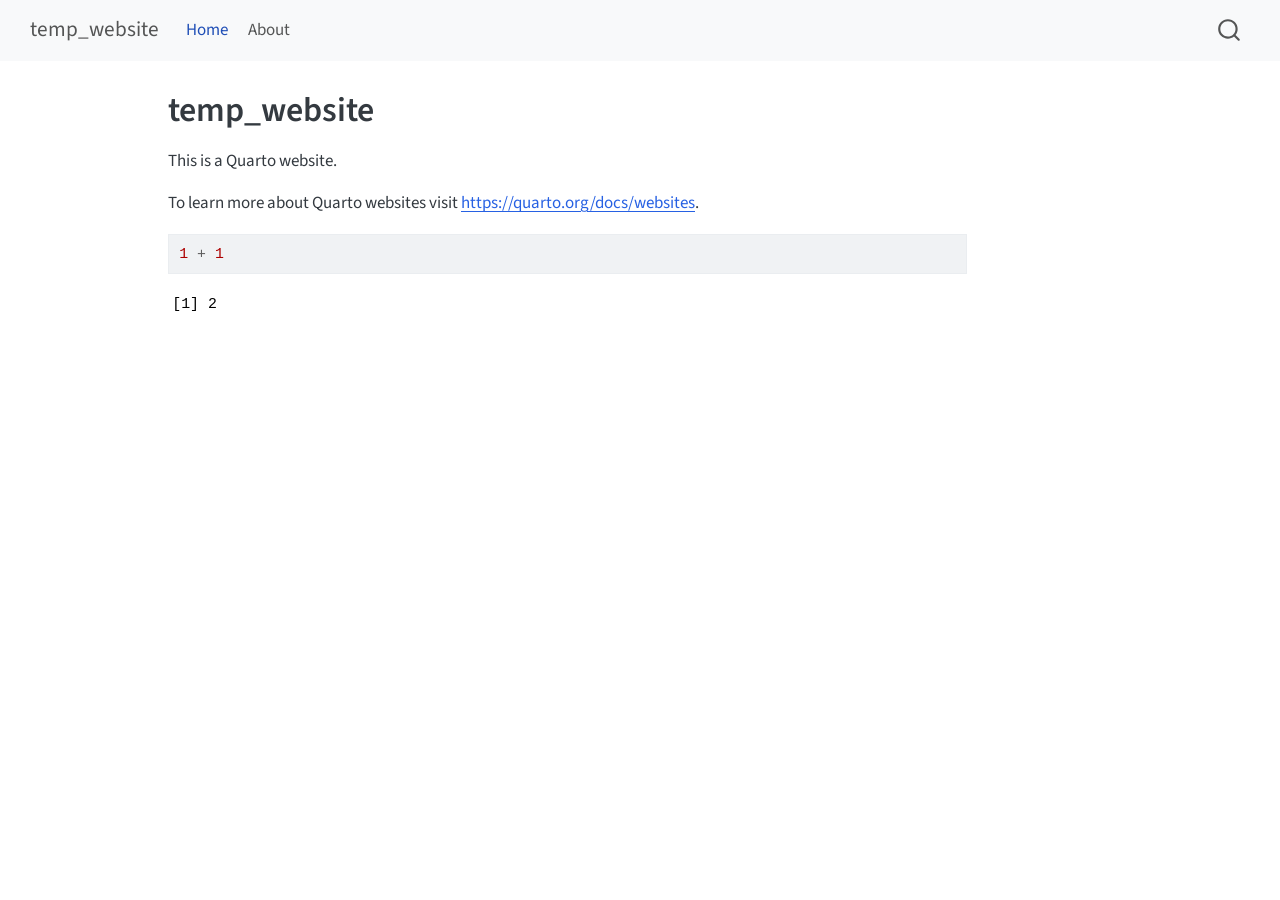
==== docs/index.html @ 3800edce "Temp_website" ====
<!DOCTYPE html>
<html xmlns="http://www.w3.org/1999/xhtml" lang="en" xml:lang="en"><head>

<meta charset="utf-8">
<meta name="generator" content="quarto-1.9.37">

<meta name="viewport" content="width=device-width, initial-scale=1.0, user-scalable=yes">


<title>temp_website</title>
<style>
/* Default styles provided by pandoc.
** See https://pandoc.org/MANUAL.html#variables-for-html for config info.
*/
code{white-space: pre-wrap;}
span.smallcaps{font-variant: small-caps;}
div.columns{display: flex; gap: min(4vw, 1.5em);}
div.column{flex: auto; overflow-x: auto;}
div.hanging-indent{margin-left: 1.5em; text-indent: -1.5em;}
ul.task-list{list-style: none;}
ul.task-list li input[type="checkbox"] {
  width: 0.8em;
  margin: 0 0.8em 0.2em -1em; /* quarto-specific, see https://github.com/quarto-dev/quarto-cli/issues/4556 */ 
  vertical-align: middle;
}
/* CSS for syntax highlighting */
html { -webkit-text-size-adjust: 100%; }
pre > code.sourceCode { white-space: pre; position: relative; }
pre > code.sourceCode > span { display: inline-block; line-height: 1.25; }
pre > code.sourceCode > span:empty { height: 1.2em; }
.sourceCode { overflow: visible; }
code.sourceCode > span { color: inherit; text-decoration: inherit; }
div.sourceCode { margin: 1em 0; }
pre.sourceCode { margin: 0; }
@media screen {
div.sourceCode { overflow: auto; }
}
@media print {
pre > code.sourceCode { white-space: pre-wrap; }
pre > code.sourceCode > span { text-indent: -5em; padding-left: 5em; }
}
pre.numberSource code
  { counter-reset: source-line 0; }
pre.numberSource code > span
  { position: relative; left: -4em; counter-increment: source-line; }
pre.numberSource code > span > a:first-child::before
  { content: counter(source-line);
    position: relative; left: -1em; text-align: right; vertical-align: baseline;
    border: none; display: inline-block;
    -webkit-touch-callout: none; -webkit-user-select: none;
    -khtml-user-select: none; -moz-user-select: none;
    -ms-user-select: none; user-select: none;
    padding: 0 4px; width: 4em;
  }
pre.numberSource { margin-left: 3em;  padding-left: 4px; }
div.sourceCode
  {   }
@media screen {
pre > code.sourceCode > span > a:first-child::before { text-decoration: underline; }
}
</style>


<script src="site_libs/quarto-nav/quarto-nav.js"></script>
<script src="site_libs/quarto-nav/headroom.min.js"></script>
<script src="site_libs/clipboard/clipboard.min.js"></script>
<script src="site_libs/quarto-search/autocomplete.umd.js"></script>
<script src="site_libs/quarto-search/fuse.min.js"></script>
<script src="site_libs/quarto-search/quarto-search.js"></script>
<meta name="quarto:offset" content="./">
<script src="site_libs/quarto-html/quarto.js" type="module"></script>
<script src="site_libs/quarto-html/tabsets/tabsets.js" type="module"></script>
<script src="site_libs/quarto-html/popper.min.js"></script>
<script src="site_libs/quarto-html/tippy.umd.min.js"></script>
<script src="site_libs/quarto-html/anchor.min.js"></script>
<link href="site_libs/quarto-html/tippy.css" rel="stylesheet">
<link href="site_libs/quarto-html/quarto-syntax-highlighting-7f8f88aac4f3542376d5c11b86a4c14d.css" rel="stylesheet" id="quarto-text-highlighting-styles">
<script src="site_libs/bootstrap/bootstrap.min.js"></script>
<link href="site_libs/bootstrap/bootstrap-icons.css" rel="stylesheet">
<link href="site_libs/bootstrap/bootstrap-a0f9fd0d421825b736dc1bbcbcba2219.min.css" rel="stylesheet" append-hash="true" id="quarto-bootstrap" data-mode="light">
<script id="quarto-search-options" type="application/json">{
  "location": "navbar",
  "copy-button": false,
  "collapse-after": 3,
  "panel-placement": "end",
  "type": "overlay",
  "limit": 50,
  "keyboard-shortcut": [
    "f",
    "/",
    "s"
  ],
  "show-item-context": false,
  "language": {
    "search-no-results-text": "No results",
    "search-matching-documents-text": "matching documents",
    "search-copy-link-title": "Copy link to search",
    "search-hide-matches-text": "Hide additional matches",
    "search-more-match-text": "more match in this document",
    "search-more-matches-text": "more matches in this document",
    "search-clear-button-title": "Clear",
    "search-text-placeholder": "",
    "search-detached-cancel-button-title": "Cancel",
    "search-submit-button-title": "Submit",
    "search-label": "Search"
  }
}</script>


<link rel="stylesheet" href="styles.css">
</head>

<body class="nav-fixed quarto-light">

<div id="quarto-search-results"></div>
  <header id="quarto-header" class="headroom fixed-top">
    <nav class="navbar navbar-expand-lg " data-bs-theme="dark">
      <div class="navbar-container container-fluid">
      <div class="navbar-brand-container mx-auto">
    <a class="navbar-brand" href="./index.html">
    <span class="navbar-title">temp_website</span>
    </a>
  </div>
            <div id="quarto-search" class="" title="Search"></div>
          <button class="navbar-toggler" type="button" data-bs-toggle="collapse" data-bs-target="#navbarCollapse" aria-controls="navbarCollapse" role="menu" aria-expanded="false" aria-label="Toggle navigation" onclick="if (window.quartoToggleHeadroom) { window.quartoToggleHeadroom(); }">
  <span class="navbar-toggler-icon"></span>
</button>
          <div class="collapse navbar-collapse" id="navbarCollapse">
            <ul class="navbar-nav navbar-nav-scroll me-auto">
  <li class="nav-item">
    <a class="nav-link active" href="./index.html" aria-current="page"> 
<span class="menu-text">Home</span></a>
  </li>  
  <li class="nav-item">
    <a class="nav-link" href="./about.html"> 
<span class="menu-text">About</span></a>
  </li>  
</ul>
          </div> <!-- /navcollapse -->
            <div class="quarto-navbar-tools">
</div>
      </div> <!-- /container-fluid -->
    </nav>
</header>
<!-- content -->
<div id="quarto-content" class="quarto-container page-columns page-rows-contents page-layout-article page-navbar">
<!-- sidebar -->
<!-- margin-sidebar -->
    <div id="quarto-margin-sidebar" class="sidebar margin-sidebar zindex-bottom">
        
    </div>
<!-- main -->
<main class="content" id="quarto-document-content">

<header id="title-block-header" class="quarto-title-block default">
<div class="quarto-title">
<h1 class="title">temp_website</h1>
</div>



<div class="quarto-title-meta">

    
  
    
  </div>
  


</header>


<p>This is a Quarto website.</p>
<p>To learn more about Quarto websites visit <a href="https://quarto.org/docs/websites" class="uri">https://quarto.org/docs/websites</a>.</p>
<div class="cell">
<div class="code-copy-outer-scaffold"><div class="sourceCode cell-code" id="cb1"><pre class="sourceCode r code-with-copy"><code class="sourceCode r"><span id="cb1-1"><a href="#cb1-1" aria-hidden="true" tabindex="-1"></a><span class="dv">1</span> <span class="sc">+</span> <span class="dv">1</span></span></code></pre></div><button title="Copy to Clipboard" class="code-copy-button"><i class="bi"></i></button></div>
<div class="cell-output cell-output-stdout">
<pre><code>[1] 2</code></pre>
</div>
</div>



</main> <!-- /main -->
<script id="quarto-html-after-body" type="application/javascript">
  window.document.addEventListener("DOMContentLoaded", function (event) {
    const icon = "";
    const anchorJS = new window.AnchorJS();
    anchorJS.options = {
      placement: 'right',
      icon: icon
    };
    anchorJS.add('.anchored');
    const isCodeAnnotation = (el) => {
      for (const clz of el.classList) {
        if (clz.startsWith('code-annotation-')) {                     
          return true;
        }
      }
      return false;
    }
    const onCopySuccess = function(e) {
      // button target
      const button = e.trigger;
      // don't keep focus
      button.blur();
      // flash "checked"
      button.classList.add('code-copy-button-checked');
      var currentTitle = button.getAttribute("title");
      button.setAttribute("title", "Copied!");
      let tooltip;
      if (window.bootstrap) {
        button.setAttribute("data-bs-toggle", "tooltip");
        button.setAttribute("data-bs-placement", "left");
        button.setAttribute("data-bs-title", "Copied!");
        tooltip = new bootstrap.Tooltip(button, 
          { trigger: "manual", 
            customClass: "code-copy-button-tooltip",
            offset: [0, -8]});
        tooltip.show();    
      }
      setTimeout(function() {
        if (tooltip) {
          tooltip.hide();
          button.removeAttribute("data-bs-title");
          button.removeAttribute("data-bs-toggle");
          button.removeAttribute("data-bs-placement");
        }
        button.setAttribute("title", currentTitle);
        button.classList.remove('code-copy-button-checked');
      }, 1000);
      // clear code selection
      e.clearSelection();
    }
    const getTextToCopy = function(trigger) {
      const outerScaffold = trigger.parentElement.cloneNode(true);
      const codeEl = outerScaffold.querySelector('code');
      for (const childEl of codeEl.children) {
        if (isCodeAnnotation(childEl)) {
          childEl.remove();
        }
      }
      return codeEl.innerText;
    }
    const clipboard = new window.ClipboardJS('.code-copy-button:not([data-in-quarto-modal])', {
      text: getTextToCopy
    });
    clipboard.on('success', onCopySuccess);
    if (window.document.getElementById('quarto-embedded-source-code-modal')) {
      const clipboardModal = new window.ClipboardJS('.code-copy-button[data-in-quarto-modal]', {
        text: getTextToCopy,
        container: window.document.getElementById('quarto-embedded-source-code-modal')
      });
      clipboardModal.on('success', onCopySuccess);
    }
      var localhostRegex = new RegExp(/^(?:http|https):\/\/localhost\:?[0-9]*\//);
      var mailtoRegex = new RegExp(/^mailto:/);
        var filterRegex = new RegExp('/' + window.location.host + '/');
      var isInternal = (href) => {
          return filterRegex.test(href) || localhostRegex.test(href) || mailtoRegex.test(href);
      }
      // Inspect non-navigation links and adorn them if external
     var links = window.document.querySelectorAll('a[href]:not(.nav-link):not(.navbar-brand):not(.toc-action):not(.sidebar-link):not(.sidebar-item-toggle):not(.pagination-link):not(.no-external):not([aria-hidden]):not(.dropdown-item):not(.quarto-navigation-tool):not(.about-link)');
      for (var i=0; i<links.length; i++) {
        const link = links[i];
        if (!isInternal(link.href)) {
          // undo the damage that might have been done by quarto-nav.js in the case of
          // links that we want to consider external
          if (link.dataset.originalHref !== undefined) {
            link.href = link.dataset.originalHref;
          }
        }
      }
    function tippyHover(el, contentFn, onTriggerFn, onUntriggerFn) {
      const config = {
        allowHTML: true,
        maxWidth: 500,
        delay: 100,
        arrow: false,
        appendTo: function(el) {
            return el.parentElement;
        },
        interactive: true,
        interactiveBorder: 10,
        theme: 'quarto',
        placement: 'bottom-start',
      };
      if (contentFn) {
        config.content = contentFn;
      }
      if (onTriggerFn) {
        config.onTrigger = onTriggerFn;
      }
      if (onUntriggerFn) {
        config.onUntrigger = onUntriggerFn;
      }
      window.tippy(el, config); 
    }
    const noterefs = window.document.querySelectorAll('a[role="doc-noteref"]');
    for (var i=0; i<noterefs.length; i++) {
      const ref = noterefs[i];
      tippyHover(ref, function() {
        // use id or data attribute instead here
        let href = ref.getAttribute('data-footnote-href') || ref.getAttribute('href');
        try { href = new URL(href).hash; } catch {}
        const id = href.replace(/^#\/?/, "");
        const note = window.document.getElementById(id);
        if (note) {
          return note.innerHTML;
        } else {
          return "";
        }
      });
    }
    const xrefs = window.document.querySelectorAll('a.quarto-xref');
    const processXRef = (id, note) => {
      // Strip column container classes
      const stripColumnClz = (el) => {
        el.classList.remove("page-full", "page-columns");
        if (el.children) {
          for (const child of el.children) {
            stripColumnClz(child);
          }
        }
      }
      stripColumnClz(note)
      if (id === null || id.startsWith('sec-')) {
        // Special case sections, only their first couple elements
        const container = document.createElement("div");
        if (note.children && note.children.length > 2) {
          container.appendChild(note.children[0].cloneNode(true));
          for (let i = 1; i < note.children.length; i++) {
            const child = note.children[i];
            if (child.tagName === "P" && child.innerText === "") {
              continue;
            } else {
              container.appendChild(child.cloneNode(true));
              break;
            }
          }
          if (window.Quarto?.typesetMath) {
            window.Quarto.typesetMath(container);
          }
          return container.innerHTML
        } else {
          if (window.Quarto?.typesetMath) {
            window.Quarto.typesetMath(note);
          }
          return note.innerHTML;
        }
      } else {
        // Remove any anchor links if they are present
        const anchorLink = note.querySelector('a.anchorjs-link');
        if (anchorLink) {
          anchorLink.remove();
        }
        if (window.Quarto?.typesetMath) {
          window.Quarto.typesetMath(note);
        }
        if (note.classList.contains("callout")) {
          return note.outerHTML;
        } else {
          return note.innerHTML;
        }
      }
    }
    for (var i=0; i<xrefs.length; i++) {
      const xref = xrefs[i];
      tippyHover(xref, undefined, function(instance) {
        instance.disable();
        let url = xref.getAttribute('href');
        let hash = undefined; 
        if (url.startsWith('#')) {
          hash = url;
        } else {
          try { hash = new URL(url).hash; } catch {}
        }
        if (hash) {
          const id = hash.replace(/^#\/?/, "");
          const note = window.document.getElementById(id);
          if (note !== null) {
            try {
              const html = processXRef(id, note.cloneNode(true));
              instance.setContent(html);
            } finally {
              instance.enable();
              instance.show();
            }
          } else {
            // See if we can fetch this
            fetch(url.split('#')[0])
            .then(res => res.text())
            .then(html => {
              const parser = new DOMParser();
              const htmlDoc = parser.parseFromString(html, "text/html");
              const note = htmlDoc.getElementById(id);
              if (note !== null) {
                const html = processXRef(id, note);
                instance.setContent(html);
              } 
            }).finally(() => {
              instance.enable();
              instance.show();
            });
          }
        } else {
          // See if we can fetch a full url (with no hash to target)
          // This is a special case and we should probably do some content thinning / targeting
          fetch(url)
          .then(res => res.text())
          .then(html => {
            const parser = new DOMParser();
            const htmlDoc = parser.parseFromString(html, "text/html");
            const note = htmlDoc.querySelector('main.content');
            if (note !== null) {
              // This should only happen for chapter cross references
              // (since there is no id in the URL)
              // remove the first header
              if (note.children.length > 0 && note.children[0].tagName === "HEADER") {
                note.children[0].remove();
              }
              const html = processXRef(null, note);
              instance.setContent(html);
            } 
          }).finally(() => {
            instance.enable();
            instance.show();
          });
        }
      }, function(instance) {
      });
    }
        let selectedAnnoteEl;
        const selectorForAnnotation = ( cell, annotation) => {
          let cellAttr = 'data-code-cell="' + cell + '"';
          let lineAttr = 'data-code-annotation="' +  annotation + '"';
          const selector = 'span[' + cellAttr + '][' + lineAttr + ']';
          return selector;
        }
        const selectCodeLines = (annoteEl) => {
          const doc = window.document;
          const targetCell = annoteEl.getAttribute("data-target-cell");
          const targetAnnotation = annoteEl.getAttribute("data-target-annotation");
          const annoteSpan = window.document.querySelector(selectorForAnnotation(targetCell, targetAnnotation));
          const lines = annoteSpan.getAttribute("data-code-lines").split(",");
          const lineIds = lines.map((line) => {
            return targetCell + "-" + line;
          })
          let top = null;
          let height = null;
          let parent = null;
          if (lineIds.length > 0) {
              //compute the position of the single el (top and bottom and make a div)
              const el = window.document.getElementById(lineIds[0]);
              top = el.offsetTop;
              height = el.offsetHeight;
              parent = el.parentElement.parentElement;
            if (lineIds.length > 1) {
              const lastEl = window.document.getElementById(lineIds[lineIds.length - 1]);
              const bottom = lastEl.offsetTop + lastEl.offsetHeight;
              height = bottom - top;
            }
            if (top !== null && height !== null && parent !== null) {
              // cook up a div (if necessary) and position it 
              let div = window.document.getElementById("code-annotation-line-highlight");
              if (div === null) {
                div = window.document.createElement("div");
                div.setAttribute("id", "code-annotation-line-highlight");
                div.style.position = 'absolute';
                parent.appendChild(div);
              }
              div.style.top = top - 2 + "px";
              div.style.height = height + 4 + "px";
              div.style.left = 0;
              let gutterDiv = window.document.getElementById("code-annotation-line-highlight-gutter");
              if (gutterDiv === null) {
                gutterDiv = window.document.createElement("div");
                gutterDiv.setAttribute("id", "code-annotation-line-highlight-gutter");
                gutterDiv.style.position = 'absolute';
                const codeCell = window.document.getElementById(targetCell);
                const gutter = codeCell.querySelector('.code-annotation-gutter');
                gutter.appendChild(gutterDiv);
              }
              gutterDiv.style.top = top - 2 + "px";
              gutterDiv.style.height = height + 4 + "px";
            }
            selectedAnnoteEl = annoteEl;
          }
        };
        const unselectCodeLines = () => {
          const elementsIds = ["code-annotation-line-highlight", "code-annotation-line-highlight-gutter"];
          elementsIds.forEach((elId) => {
            const div = window.document.getElementById(elId);
            if (div) {
              div.remove();
            }
          });
          selectedAnnoteEl = undefined;
        };
          // Handle positioning of the toggle
      window.addEventListener(
        "resize",
        throttle(() => {
          elRect = undefined;
          if (selectedAnnoteEl) {
            selectCodeLines(selectedAnnoteEl);
          }
        }, 10)
      );
      function throttle(fn, ms) {
      let throttle = false;
      let timer;
        return (...args) => {
          if(!throttle) { // first call gets through
              fn.apply(this, args);
              throttle = true;
          } else { // all the others get throttled
              if(timer) clearTimeout(timer); // cancel #2
              timer = setTimeout(() => {
                fn.apply(this, args);
                timer = throttle = false;
              }, ms);
          }
        };
      }
        // Attach click handler to the DT
        const annoteDls = window.document.querySelectorAll('dt[data-target-cell]');
        for (const annoteDlNode of annoteDls) {
          annoteDlNode.addEventListener('click', (event) => {
            const clickedEl = event.target;
            if (clickedEl !== selectedAnnoteEl) {
              unselectCodeLines();
              const activeEl = window.document.querySelector('dt[data-target-cell].code-annotation-active');
              if (activeEl) {
                activeEl.classList.remove('code-annotation-active');
              }
              selectCodeLines(clickedEl);
              clickedEl.classList.add('code-annotation-active');
            } else {
              // Unselect the line
              unselectCodeLines();
              clickedEl.classList.remove('code-annotation-active');
            }
          });
        }
    const findCites = (el) => {
      const parentEl = el.parentElement;
      if (parentEl) {
        const cites = parentEl.dataset.cites;
        if (cites) {
          return {
            el,
            cites: cites.split(' ')
          };
        } else {
          return findCites(el.parentElement)
        }
      } else {
        return undefined;
      }
    };
    var bibliorefs = window.document.querySelectorAll('a[role="doc-biblioref"]');
    for (var i=0; i<bibliorefs.length; i++) {
      const ref = bibliorefs[i];
      const citeInfo = findCites(ref);
      if (citeInfo) {
        tippyHover(citeInfo.el, function() {
          var popup = window.document.createElement('div');
          citeInfo.cites.forEach(function(cite) {
            var citeDiv = window.document.createElement('div');
            citeDiv.classList.add('hanging-indent');
            citeDiv.classList.add('csl-entry');
            var biblioDiv = window.document.getElementById('ref-' + cite);
            if (biblioDiv) {
              citeDiv.innerHTML = biblioDiv.innerHTML;
            }
            popup.appendChild(citeDiv);
          });
          return popup.innerHTML;
        });
      }
    }
  });
  </script>
</div> <!-- /content -->




</body></html>
---- docs/site_libs/quarto-html/tippy.css ----
.tippy-box[data-animation=fade][data-state=hidden]{opacity:0}[data-tippy-root]{max-width:calc(100vw - 10px)}.tippy-box{position:relative;background-color:#333;color:#fff;border-radius:4px;font-size:14px;line-height:1.4;white-space:normal;outline:0;transition-property:transform,visibility,opacity}.tippy-box[data-placement^=top]>.tippy-arrow{bottom:0}.tippy-box[data-placement^=top]>.tippy-arrow:before{bottom:-7px;left:0;border-width:8px 8px 0;border-top-color:initial;transform-origin:center top}.tippy-box[data-placement^=bottom]>.tippy-arrow{top:0}.tippy-box[data-placement^=bottom]>.tippy-arrow:before{top:-7px;left:0;border-width:0 8px 8px;border-bottom-color:initial;transform-origin:center bottom}.tippy-box[data-placement^=left]>.tippy-arrow{right:0}.tippy-box[data-placement^=left]>.tippy-arrow:before{border-width:8px 0 8px 8px;border-left-color:initial;right:-7px;transform-origin:center left}.tippy-box[data-placement^=right]>.tippy-arrow{left:0}.tippy-box[data-placement^=right]>.tippy-arrow:before{left:-7px;border-width:8px 8px 8px 0;border-right-color:initial;transform-origin:center right}.tippy-box[data-inertia][data-state=visible]{transition-timing-function:cubic-bezier(.54,1.5,.38,1.11)}.tippy-arrow{width:16px;height:16px;color:#333}.tippy-arrow:before{content:"";position:absolute;border-color:transparent;border-style:solid}.tippy-content{position:relative;padding:5px 9px;z-index:1}
---- docs/site_libs/quarto-html/quarto-syntax-highlighting-7f8f88aac4f3542376d5c11b86a4c14d.css ----
/* quarto syntax highlight colors */
:root {
  --quarto-hl-ot-color: #003B4F;
  --quarto-hl-at-color: #657422;
  --quarto-hl-ss-color: #20794D;
  --quarto-hl-an-color: #5E5E5E;
  --quarto-hl-fu-color: #4758AB;
  --quarto-hl-st-color: #20794D;
  --quarto-hl-cf-color: #003B4F;
  --quarto-hl-op-color: #5E5E5E;
  --quarto-hl-er-color: #AD0000;
  --quarto-hl-bn-color: #AD0000;
  --quarto-hl-al-color: #AD0000;
  --quarto-hl-va-color: #111111;
  --quarto-hl-bu-color: inherit;
  --quarto-hl-ex-color: inherit;
  --quarto-hl-pp-color: #AD0000;
  --quarto-hl-in-color: #5E5E5E;
  --quarto-hl-vs-color: #20794D;
  --quarto-hl-wa-color: #5E5E5E;
  --quarto-hl-do-color: #5E5E5E;
  --quarto-hl-im-color: #00769E;
  --quarto-hl-ch-color: #20794D;
  --quarto-hl-dt-color: #AD0000;
  --quarto-hl-fl-color: #AD0000;
  --quarto-hl-co-color: #5E5E5E;
  --quarto-hl-cv-color: #5E5E5E;
  --quarto-hl-cn-color: #8f5902;
  --quarto-hl-sc-color: #5E5E5E;
  --quarto-hl-dv-color: #AD0000;
  --quarto-hl-kw-color: #003B4F;
}

/* other quarto variables */
:root {
  --quarto-font-monospace: SFMono-Regular, Menlo, Monaco, Consolas, "Liberation Mono", "Courier New", monospace;
}

/* syntax highlight based on Pandoc's rules */
pre > code.sourceCode > span {
  color: #003B4F;
}

code.sourceCode > span {
  color: #003B4F;
}

div.sourceCode,
div.sourceCode pre.sourceCode {
  color: #003B4F;
}

/* Normal */
code span {
  color: #003B4F;
}

/* Alert */
code span.al {
  color: #AD0000;
  font-style: inherit;
}

/* Annotation */
code span.an {
  color: #5E5E5E;
  font-style: inherit;
}

/* Attribute */
code span.at {
  color: #657422;
  font-style: inherit;
}

/* BaseN */
code span.bn {
  color: #AD0000;
  font-style: inherit;
}

/* BuiltIn */
code span.bu {
  font-style: inherit;
}

/* ControlFlow */
code span.cf {
  color: #003B4F;
  font-weight: bold;
  font-style: inherit;
}

/* Char */
code span.ch {
  color: #20794D;
  font-style: inherit;
}

/* Constant */
code span.cn {
  color: #8f5902;
  font-style: inherit;
}

/* Comment */
code span.co {
  color: #5E5E5E;
  font-style: inherit;
}

/* CommentVar */
code span.cv {
  color: #5E5E5E;
  font-style: italic;
}

/* Documentation */
code span.do {
  color: #5E5E5E;
  font-style: italic;
}

/* DataType */
code span.dt {
  color: #AD0000;
  font-style: inherit;
}

/* DecVal */
code span.dv {
  color: #AD0000;
  font-style: inherit;
}

/* Error */
code span.er {
  color: #AD0000;
  font-style: inherit;
}

/* Extension */
code span.ex {
  font-style: inherit;
}

/* Float */
code span.fl {
  color: #AD0000;
  font-style: inherit;
}

/* Function */
code span.fu {
  color: #4758AB;
  font-style: inherit;
}

/* Import */
code span.im {
  color: #00769E;
  font-style: inherit;
}

/* Information */
code span.in {
  color: #5E5E5E;
  font-style: inherit;
}

/* Keyword */
code span.kw {
  color: #003B4F;
  font-weight: bold;
  font-style: inherit;
}

/* Operator */
code span.op {
  color: #5E5E5E;
  font-style: inherit;
}

/* Other */
code span.ot {
  color: #003B4F;
  font-style: inherit;
}

/* Preprocessor */
code span.pp {
  color: #AD0000;
  font-style: inherit;
}

/* SpecialChar */
code span.sc {
  color: #5E5E5E;
  font-style: inherit;
}

/* SpecialString */
code span.ss {
  color: #20794D;
  font-style: inherit;
}

/* String */
code span.st {
  color: #20794D;
  font-style: inherit;
}

/* Variable */
code span.va {
  color: #111111;
  font-style: inherit;
}

/* VerbatimString */
code span.vs {
  color: #20794D;
  font-style: inherit;
}

/* Warning */
code span.wa {
  color: #5E5E5E;
  font-style: italic;
}

.prevent-inlining {
  content: "</";
}

/*# sourceMappingURL=789ad8cd35626ba772517505b42a116e.css.map */
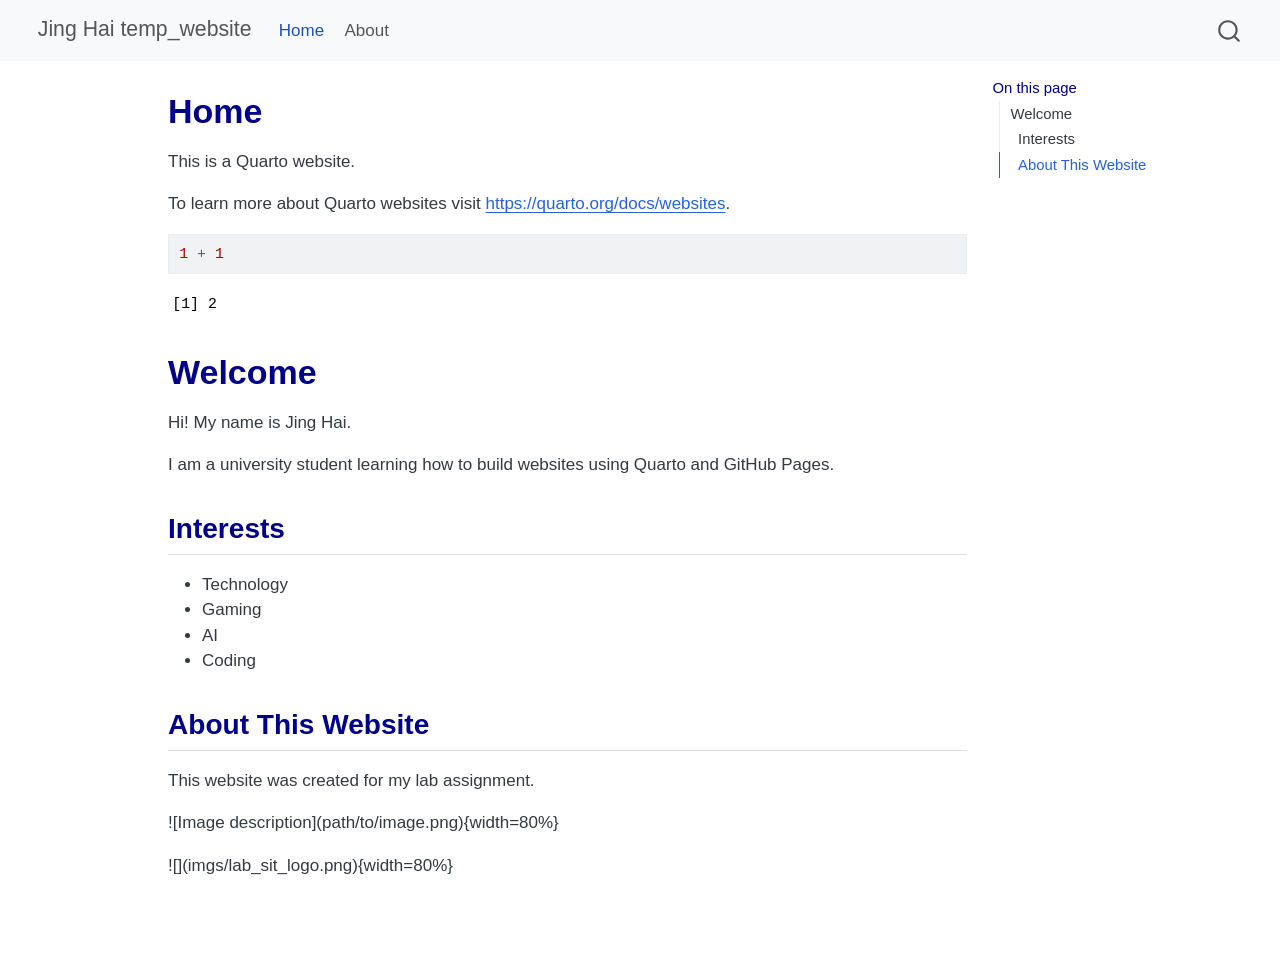
==== commit bc630530: "Beautify website" ====
--- a/docs/index.html
+++ b/docs/index.html
@@ -7,7 +7,7 @@
 <meta name="viewport" content="width=device-width, initial-scale=1.0, user-scalable=yes">
 
 
-<title>temp_website</title>
+<title>Home – Jing Hai temp_website</title>
 <style>
 /* Default styles provided by pandoc.
 ** See https://pandoc.org/MANUAL.html#variables-for-html for config info.
@@ -68,6 +68,7 @@
 <script src="site_libs/quarto-search/fuse.min.js"></script>
 <script src="site_libs/quarto-search/quarto-search.js"></script>
 <meta name="quarto:offset" content="./">
+<link href="./favicon.png" rel="icon" type="image/png">
 <script src="site_libs/quarto-html/quarto.js" type="module"></script>
 <script src="site_libs/quarto-html/tabsets/tabsets.js" type="module"></script>
 <script src="site_libs/quarto-html/popper.min.js"></script>
@@ -117,8 +118,12 @@
     <nav class="navbar navbar-expand-lg " data-bs-theme="dark">
       <div class="navbar-container container-fluid">
       <div class="navbar-brand-container mx-auto">
+    <a href="./index.html" class="navbar-brand navbar-brand-logo">
+    <img src="./logo.png" alt="" class="navbar-logo light-content">
+    <img src="./logo.png" alt="" class="navbar-logo dark-content">
+    </a>
     <a class="navbar-brand" href="./index.html">
-    <span class="navbar-title">temp_website</span>
+    <span class="navbar-title">Jing Hai temp_website</span>
     </a>
   </div>
             <div id="quarto-search" class="" title="Search"></div>
@@ -146,15 +151,25 @@
 <div id="quarto-content" class="quarto-container page-columns page-rows-contents page-layout-article page-navbar">
 <!-- sidebar -->
 <!-- margin-sidebar -->
-    <div id="quarto-margin-sidebar" class="sidebar margin-sidebar zindex-bottom">
-        
+    <div id="quarto-margin-sidebar" class="sidebar margin-sidebar">
+        <nav id="TOC" role="doc-toc" class="toc-active">
+    <h2 id="toc-title">On this page</h2>
+   
+  <ul>
+  <li><a href="#welcome" id="toc-welcome" class="nav-link active" data-scroll-target="#welcome">Welcome</a>
+  <ul class="collapse">
+  <li><a href="#interests" id="toc-interests" class="nav-link" data-scroll-target="#interests">Interests</a></li>
+  <li><a href="#about-this-website" id="toc-about-this-website" class="nav-link" data-scroll-target="#about-this-website">About This Website</a></li>
+  </ul></li>
+  </ul>
+</nav>
     </div>
 <!-- main -->
 <main class="content" id="quarto-document-content">
 
 <header id="title-block-header" class="quarto-title-block default">
 <div class="quarto-title">
-<h1 class="title">temp_website</h1>
+<h1 class="title">Home</h1>
 </div>
 
 
@@ -179,8 +194,28 @@
 <pre><code>[1] 2</code></pre>
 </div>
 </div>
-
-
+<section id="welcome" class="level1">
+<h1>Welcome</h1>
+<p>Hi! My name is Jing Hai.</p>
+<p>I am a university student learning how to build websites using Quarto and GitHub Pages.</p>
+<section id="interests" class="level2">
+<h2 class="anchored" data-anchor-id="interests">Interests</h2>
+<ul>
+<li>Technology</li>
+<li>Gaming</li>
+<li>AI</li>
+<li>Coding</li>
+</ul>
+</section>
+<section id="about-this-website" class="level2">
+<h2 class="anchored" data-anchor-id="about-this-website">About This Website</h2>
+<p>This website was created for my lab assignment.</p>
+<p>![Image description](path/to/image.png){width=80%}</p>
+<p>![](imgs/lab_sit_logo.png){width=80%}</p>
+
+
+</section>
+</section>
 
 </main> <!-- /main -->
 <script id="quarto-html-after-body" type="application/javascript">
--- a/docs/styles.css
+++ b/docs/styles.css
@@ -0,0 +1,7 @@
+body {
+  font-family: Arial, sans-serif;
+}
+
+h1, h2, h3 {
+  color: darkblue;
+}
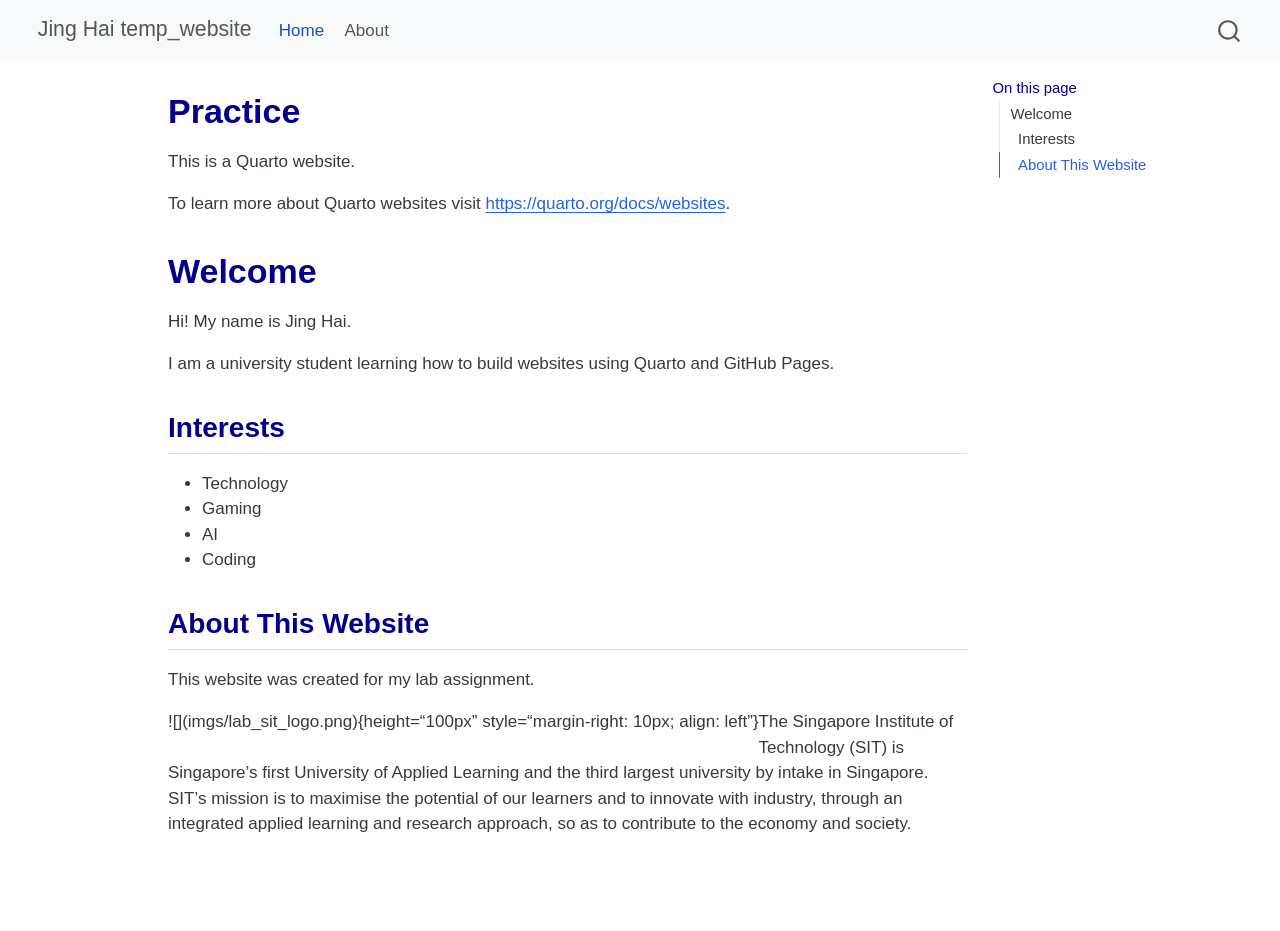
==== commit 6444e463: "Beautify" ====
--- a/docs/index.html
+++ b/docs/index.html
@@ -7,7 +7,7 @@
 <meta name="viewport" content="width=device-width, initial-scale=1.0, user-scalable=yes">
 
 
-<title>Home – Jing Hai temp_website</title>
+<title>Practice – Jing Hai temp_website</title>
 <style>
 /* Default styles provided by pandoc.
 ** See https://pandoc.org/MANUAL.html#variables-for-html for config info.
@@ -22,41 +22,6 @@
   width: 0.8em;
   margin: 0 0.8em 0.2em -1em; /* quarto-specific, see https://github.com/quarto-dev/quarto-cli/issues/4556 */ 
   vertical-align: middle;
-}
-/* CSS for syntax highlighting */
-html { -webkit-text-size-adjust: 100%; }
-pre > code.sourceCode { white-space: pre; position: relative; }
-pre > code.sourceCode > span { display: inline-block; line-height: 1.25; }
-pre > code.sourceCode > span:empty { height: 1.2em; }
-.sourceCode { overflow: visible; }
-code.sourceCode > span { color: inherit; text-decoration: inherit; }
-div.sourceCode { margin: 1em 0; }
-pre.sourceCode { margin: 0; }
-@media screen {
-div.sourceCode { overflow: auto; }
-}
-@media print {
-pre > code.sourceCode { white-space: pre-wrap; }
-pre > code.sourceCode > span { text-indent: -5em; padding-left: 5em; }
-}
-pre.numberSource code
-  { counter-reset: source-line 0; }
-pre.numberSource code > span
-  { position: relative; left: -4em; counter-increment: source-line; }
-pre.numberSource code > span > a:first-child::before
-  { content: counter(source-line);
-    position: relative; left: -1em; text-align: right; vertical-align: baseline;
-    border: none; display: inline-block;
-    -webkit-touch-callout: none; -webkit-user-select: none;
-    -khtml-user-select: none; -moz-user-select: none;
-    -ms-user-select: none; user-select: none;
-    padding: 0 4px; width: 4em;
-  }
-pre.numberSource { margin-left: 3em;  padding-left: 4px; }
-div.sourceCode
-  {   }
-@media screen {
-pre > code.sourceCode > span > a:first-child::before { text-decoration: underline; }
 }
 </style>
 
@@ -169,7 +134,7 @@
 
 <header id="title-block-header" class="quarto-title-block default">
 <div class="quarto-title">
-<h1 class="title">Home</h1>
+<h1 class="title">Practice</h1>
 </div>
 
 
@@ -188,12 +153,6 @@
 
 <p>This is a Quarto website.</p>
 <p>To learn more about Quarto websites visit <a href="https://quarto.org/docs/websites" class="uri">https://quarto.org/docs/websites</a>.</p>
-<div class="cell">
-<div class="code-copy-outer-scaffold"><div class="sourceCode cell-code" id="cb1"><pre class="sourceCode r code-with-copy"><code class="sourceCode r"><span id="cb1-1"><a href="#cb1-1" aria-hidden="true" tabindex="-1"></a><span class="dv">1</span> <span class="sc">+</span> <span class="dv">1</span></span></code></pre></div><button title="Copy to Clipboard" class="code-copy-button"><i class="bi"></i></button></div>
-<div class="cell-output cell-output-stdout">
-<pre><code>[1] 2</code></pre>
-</div>
-</div>
 <section id="welcome" class="level1">
 <h1>Welcome</h1>
 <p>Hi! My name is Jing Hai.</p>
@@ -210,8 +169,10 @@
 <section id="about-this-website" class="level2">
 <h2 class="anchored" data-anchor-id="about-this-website">About This Website</h2>
 <p>This website was created for my lab assignment.</p>
-<p>![Image description](path/to/image.png){width=80%}</p>
-<p>![](imgs/lab_sit_logo.png){width=80%}</p>
+<div style="float:left; position: relative; top: 0px">
+<p>![](imgs/lab_sit_logo.png){height=“100px” style=“margin-right: 10px; align: left”}</p>
+</div>
+<p>The Singapore Institute of Technology (SIT) is Singapore’s first University of Applied Learning and the third largest university by intake in Singapore. SIT’s mission is to maximise the potential of our learners and to innovate with industry, through an integrated applied learning and research approach, so as to contribute to the economy and society.</p>
 
 
 </section>
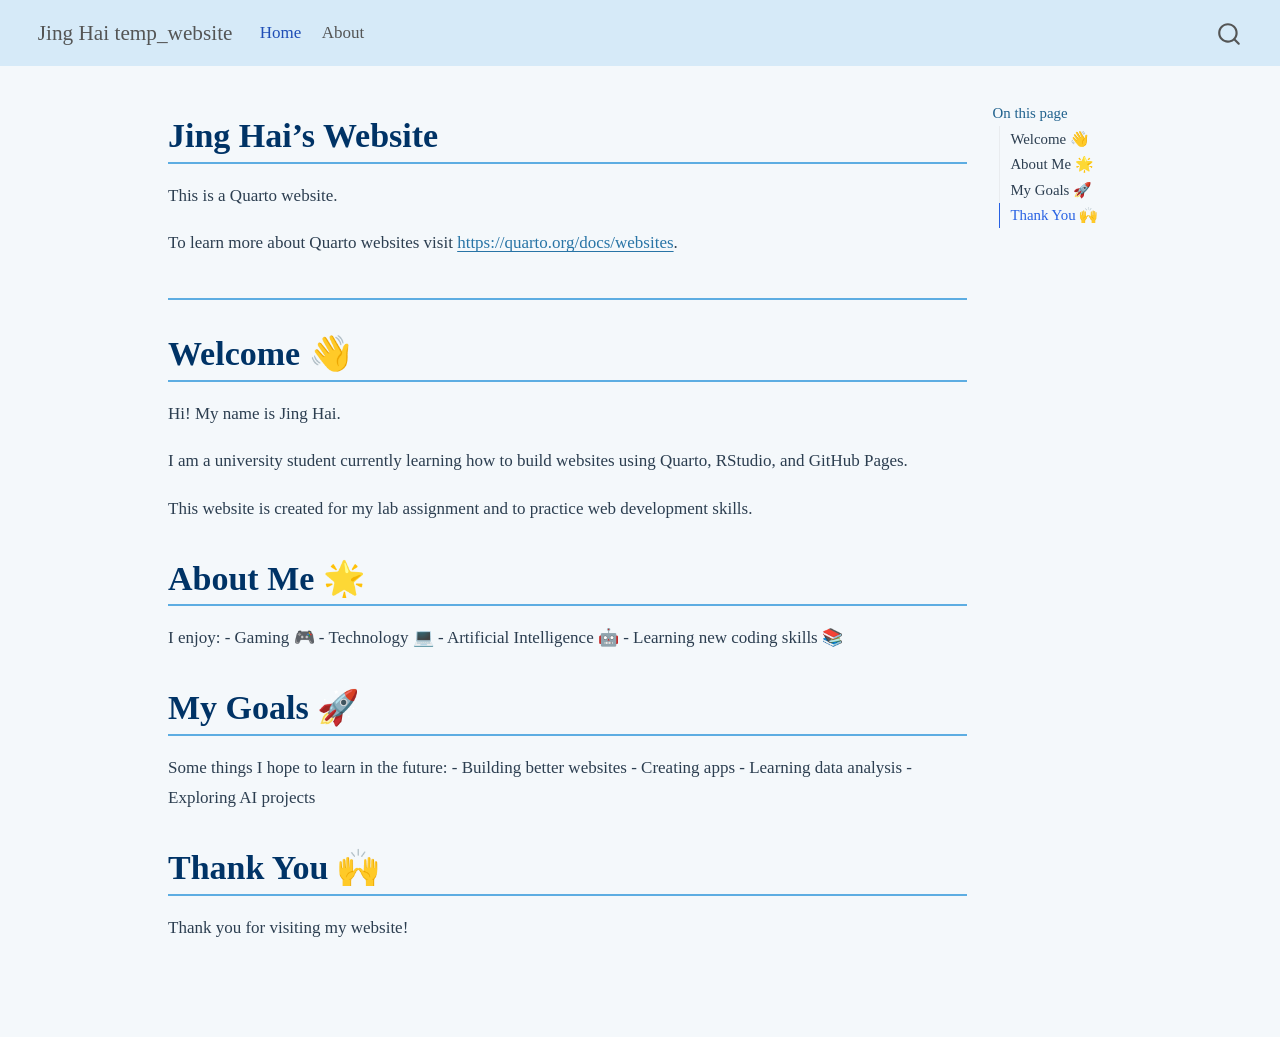
==== commit 3e6d035b: "Beautify" ====
--- a/docs/index.html
+++ b/docs/index.html
@@ -7,7 +7,7 @@
 <meta name="viewport" content="width=device-width, initial-scale=1.0, user-scalable=yes">
 
 
-<title>Practice – Jing Hai temp_website</title>
+<title>Jing Hai’s Website – Jing Hai temp_website</title>
 <style>
 /* Default styles provided by pandoc.
 ** See https://pandoc.org/MANUAL.html#variables-for-html for config info.
@@ -121,11 +121,11 @@
     <h2 id="toc-title">On this page</h2>
    
   <ul>
-  <li><a href="#welcome" id="toc-welcome" class="nav-link active" data-scroll-target="#welcome">Welcome</a>
-  <ul class="collapse">
-  <li><a href="#interests" id="toc-interests" class="nav-link" data-scroll-target="#interests">Interests</a></li>
-  <li><a href="#about-this-website" id="toc-about-this-website" class="nav-link" data-scroll-target="#about-this-website">About This Website</a></li>
-  </ul></li>
+  <li><a href="#section" id="toc-section" class="nav-link active" data-scroll-target="#section"></a></li>
+  <li><a href="#welcome" id="toc-welcome" class="nav-link" data-scroll-target="#welcome">Welcome 👋</a></li>
+  <li><a href="#about-me" id="toc-about-me" class="nav-link" data-scroll-target="#about-me">About Me 🌟</a></li>
+  <li><a href="#my-goals" id="toc-my-goals" class="nav-link" data-scroll-target="#my-goals">My Goals 🚀</a></li>
+  <li><a href="#thank-you" id="toc-thank-you" class="nav-link" data-scroll-target="#thank-you">Thank You 🙌</a></li>
   </ul>
 </nav>
     </div>
@@ -134,7 +134,7 @@
 
 <header id="title-block-header" class="quarto-title-block default">
 <div class="quarto-title">
-<h1 class="title">Practice</h1>
+<h1 class="title">Jing Hai’s Website</h1>
 </div>
 
 
@@ -153,29 +153,28 @@
 
 <p>This is a Quarto website.</p>
 <p>To learn more about Quarto websites visit <a href="https://quarto.org/docs/websites" class="uri">https://quarto.org/docs/websites</a>.</p>
+<section id="section" class="level1">
+<h1></h1>
+</section>
 <section id="welcome" class="level1">
-<h1>Welcome</h1>
+<h1>Welcome 👋</h1>
 <p>Hi! My name is Jing Hai.</p>
-<p>I am a university student learning how to build websites using Quarto and GitHub Pages.</p>
-<section id="interests" class="level2">
-<h2 class="anchored" data-anchor-id="interests">Interests</h2>
-<ul>
-<li>Technology</li>
-<li>Gaming</li>
-<li>AI</li>
-<li>Coding</li>
-</ul>
+<p>I am a university student currently learning how to build websites using Quarto, RStudio, and GitHub Pages.</p>
+<p>This website is created for my lab assignment and to practice web development skills.</p>
 </section>
-<section id="about-this-website" class="level2">
-<h2 class="anchored" data-anchor-id="about-this-website">About This Website</h2>
-<p>This website was created for my lab assignment.</p>
-<div style="float:left; position: relative; top: 0px">
-<p>![](imgs/lab_sit_logo.png){height=“100px” style=“margin-right: 10px; align: left”}</p>
-</div>
-<p>The Singapore Institute of Technology (SIT) is Singapore’s first University of Applied Learning and the third largest university by intake in Singapore. SIT’s mission is to maximise the potential of our learners and to innovate with industry, through an integrated applied learning and research approach, so as to contribute to the economy and society.</p>
-
-
+<section id="about-me" class="level1">
+<h1>About Me 🌟</h1>
+<p>I enjoy: - Gaming 🎮 - Technology 💻 - Artificial Intelligence 🤖 - Learning new coding skills 📚</p>
 </section>
+<section id="my-goals" class="level1">
+<h1>My Goals 🚀</h1>
+<p>Some things I hope to learn in the future: - Building better websites - Creating apps - Learning data analysis - Exploring AI projects</p>
+</section>
+<section id="thank-you" class="level1">
+<h1>Thank You 🙌</h1>
+<p>Thank you for visiting my website!</p>
+
+
 </section>
 
 </main> <!-- /main -->
--- a/docs/styles.css
+++ b/docs/styles.css
@@ -1,7 +1,25 @@
 body {
-  font-family: Arial, sans-serif;
+  font-family: Georgia, serif;
+  background-color: #f4f8fb;
+  color: #2c3e50;
+  line-height: 1.8;
+  margin: 20px;
 }
 
-h1, h2, h3 {
-  color: darkblue;
+h1 {
+  color: #003366;
+  border-bottom: 2px solid #5dade2;
+  padding-bottom: 5px;
+}
+
+h2 {
+  color: #1f618d;
+}
+
+a {
+  color: #2874a6;
+}
+
+.navbar {
+  background-color: #d6eaf8;
 }
